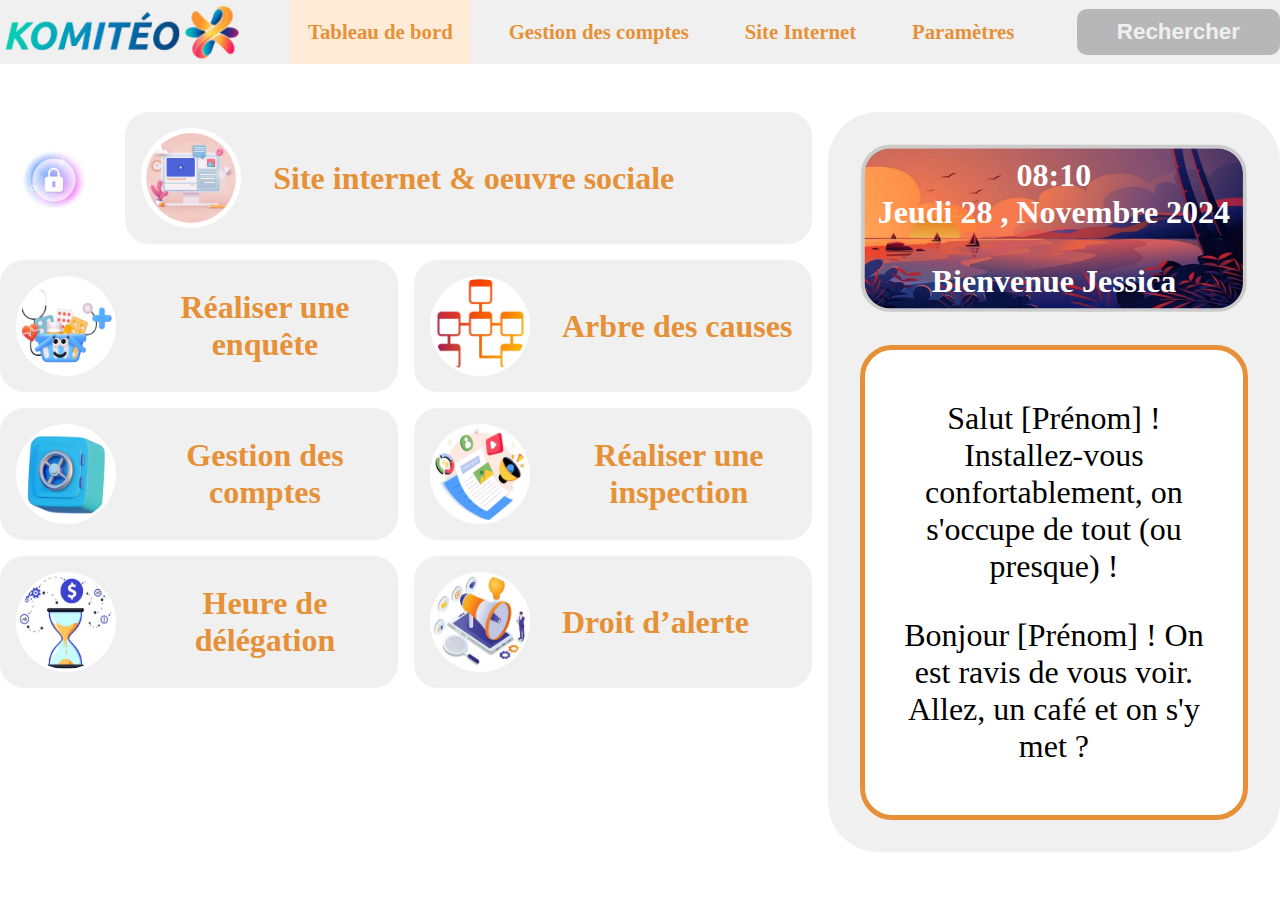
==== index.html @ 302eda48 "feat - implement website" ====
<!DOCTYPE html>
<html lang="en">
<head>
    <meta charset="UTF-8">
    <meta name="viewport" content="width=device-width, initial-scale=1.0">
    <title>Komiteo</title>
    <link rel="stylesheet" href="./styles/style.css">
</head>
<body>
    <header class="header">
        <nav class="container navbar">
            <a href="index.html" class="logo">
                <img src="./images/logo.png" alt="komiteo-logo">
            </a>
            <ul class="nav-items">
                <li class="nav-item active">
                    <a href="index.html">Tableau de bord</a>
                </li>
                <li class="nav-item">
                    <a href="./pages/management.html">Gestion des comptes</a>
                </li>
                <li class="nav-item">
                    <a href="./pages/website.html">Site Internet</a>
                </li>
                <li class="nav-item">
                    <a href="./pages/setting.html">Paramètres</a>
                </li>
            </ul>
            <button class="register-btn">Rechercher</button>
        </nav>
    </header>

    <!-- Main Section -->
     <main class="container content">
        <section class="dashboard">
            <div class="dash-cards">
                <div class="row">
                    <div class="security">
                        <img src="./images/8.png" alt="security">
                    </div>
                    <div class="card main">
                        <div class="card-img">
                            <img src="./images/7.png" alt="computer">
                        </div>
                        <div class="card-text">
                            Site internet & oeuvre sociale   
                        </div>
                    </div>
                </div>

                <div class="row">
                    <div class="card">
                        <div class="card-img">
                            <img src="./images/1.png" alt="computer">
                        </div>
                        <div class="card-text">
                            Réaliser une enquête   
                        </div>
                    </div>
                    <div class="card">
                        <div class="card-img">
                            <img src="./images/6.png" alt="computer">
                        </div>
                        <div class="card-text">
                            Arbre des causes  
                        </div>
                    </div>
                </div>
                <div class="row">
                    <div class="card">
                        <div class="card-img">
                            <img src="./images/2.png" alt="computer">
                        </div>
                        <div class="card-text">
                            Gestion des comptes  
                        </div>
                    </div>
                    <div class="card">
                        <div class="card-img">
                            <img src="./images/5.png" alt="computer">
                        </div>
                        <div class="card-text">
                            Réaliser une inspection   
                        </div>
                    </div>
                </div>
                <div class="row">
                    <div class="card">
                        <div class="card-img">
                            <img src="./images/3.png" alt="computer">
                        </div>
                        <div class="card-text">
                            Heure de délégation   
                        </div>
                    </div>
                    <div class="card">
                        <div class="card-img">
                            <img src="./images/4.png" alt="computer">
                        </div>
                        <div class="card-text">
                            Droit d’alerte    
                        </div>
                    </div>
                </div>
            </div>
            <div class="side-right">
                <div class="img">
                    <img src="./images/cover.png" alt="cover">
                    <div class="img-content">
                        <span>
                            08:10 <br>
                        Jeudi 28 , Novembre 2024 <br>
                        </span>
                        <span>Bienvenue Jessica </span>
                    </div>
                </div>
                <div class="content-option">
                    <p class="message">
                        Salut [Prénom] ! Installez-vous confortablement, on s'occupe de tout (ou presque) !
                    </p>
                    <p class="message">
                        Bonjour [Prénom] ! On est ravis de vous voir. Allez, un café et on s'y met ?
                    </p>
                </div>
            </div>
        </section>
     </main>

    <script src="./script/script.js"></script>
</body>
</html>
---- styles/style.css ----
:root {
    --bachround-color: #fff;
    --komiteo-black: #000;
    --komiteo-orange: #e69138;
    --komiteo-orange-light:#ffecd8;
    --komiteo-bg-orange-light: #f6b26b;
    --komiteo-gray-thick: #b7b7b7;
    --komiteo-gray-light: #f0f0f0;
    --komiteo-green: #6aa84f;
    --komiteo-blue: #0097a7;
    --komiteo-blue-light: #3c78d8;
}


* {
    margin: 0;
    padding: 0;
    background-color: var(--bachround-color);
    box-sizing: border-box;
}

body {
    background: var(--bachround-color);
    width: 100vw;
    height: 100vh;
    display: flex;
    flex-direction: column;
}

/* Header styles */
.header {
    width: 100%;
    background-color: var(--komiteo-gray-light);
}

.navbar {
    margin: 0 auto;
    display: flex;
    justify-content: space-between;
    align-items: center;
    gap: 1.5rem;
    background-color: transparent;
}

.logo {
    display: block;
    height: 4rem;
    padding: 0.2rem;
    background-color: transparent;
}

.logo img {
    height: 100%;
    background-color: transparent;
    cursor: pointer;
}

.nav-items {
    display: flex;
    align-items: center;
    justify-content: space-between;
    flex-grow: 1;
    margin: 0 1.3rem;
    background-color: transparent;
}

.nav-items .nav-item {
    list-style: none;
    font-size: 1.3rem;
    font-weight: 700;
    background-color: transparent;
    padding: 1.4rem 1.1rem;
    text-align: center;
    line-height: 0.9;
    transition: all ease-in-out 0.2s;
    cursor: pointer;
}

.nav-items .nav-item a {
    text-decoration: none;
    background-color: transparent;
    color: var(--komiteo-orange);
}

.nav-items .nav-item:hover {
    background-color: var(--komiteo-orange-light);
}

.nav-items .nav-item.active {
    background-color: var(--komiteo-orange-light);
}

.register-btn {
    border: none;
    padding: 0.6rem 2.5rem;
    font-size: 1.4rem;
    border-radius: 10px;
    font-weight: 800;
    background-color: var(--komiteo-gray-thick);
    color: var(--komiteo-gray-light);
    cursor: pointer;
    transition: all ease-in 0.2s;
}

.register-btn:hover {
    background-color: var(--komiteo-orange);
}

/* Main section styles */
main {
    flex-grow: 1;
    margin: 2rem auto;
    overflow: hidden;
}

.content .dashboard {
    height: 100%;
    width: 100%;
    display: flex;
    gap: 1rem;
    padding: 1rem 0;
}

.dash-cards {
    display: flex;
    flex-grow: 1;
    flex-direction: column;
    gap: 1rem;
}

.row {
    display: flex;
    gap: 1rem;
    align-items: center;
}

.row.end {
    justify-content: end;
}

.save {
    height: 80px;
    border-radius: 10px;
    display: flex;
    align-items: center;
    padding: 0.5rem;
    padding-right: 1.5rem;
    gap: 0.5rem;
    cursor: pointer;
}

.save:hover {
    background-color: #e8ecf3;
}

.save .save-img {
    height: 100%;
    background-color: transparent;
}

.save-img img {
    height: 100%;
    background-color: transparent;
}

.save-text {
    font-size: 1.5rem;
    color: var(--komiteo-blue-light);
    font-weight: 700;
    background-color: transparent;
}


.security {
    height: 100px;
}

.security img {
    height: 100%;
}

.card {
    width: 50%;
    display: flex;
    align-items: center;
    gap: 2rem;
    background-color: var(--komiteo-gray-light);
    padding: 1rem;
    border-radius: 1.5rem;
}

.card.main {
    flex-grow: 1;
}

.card-img {
    height: 100px;
    min-height: 100px;
    max-height: 100px;
    width: 100px;
    min-width: 100px;
    max-width: 100px;
    border-radius: 999px;
    padding: 0.2rem;
    background-color: #fff;
}

.card-img img {
    height: 100%;
    width: 100%;
    border-radius: 999px;
}

.card-text {
    font-size: 2rem;
    background-color: transparent;
    font-weight: 800;
    color: var(--komiteo-orange);
    text-align: center;
}

/* Large card styles */
.card-lg {
    padding: 0.8rem;
    display: flex;
    flex-direction: column;
    align-items: center;
    justify-content: space-between;
    height: 200px;
    width: 200px;
    border-radius: 20px;
    cursor: pointer;
    transition: all ease-in-out 0.2s;
}

.card-lg-img {
    height: 150px;
    background-color: transparent;
    border-radius: 15px;
}

.card-lg-img img {
    border-radius: 15px;
    background-color: transparent;
    height: 100%;
}

.card-lg-text {
    font-size: 1.5rem;
    font-weight: 800;
    text-align: center;
    background-color: transparent;
    color: var(--komiteo-green);
}

.card-lg:hover {
    background-color: #f1f7ee;
}

.side-right {
    width: 40%;
    background-color: var(--komiteo-gray-light);
    border-radius: 50px;
    display: flex;
    flex-direction: column;
    gap: 2rem;
    padding: 2rem;
}

.side-right.small {
    width: 30%;
    padding: 1rem;
}

.side-right .img {
    background-color: transparent;
    position: relative;
    display: flex;
    flex-direction: column;
}

.img img {
    width: 100%;
    background-color: transparent;
}

.img-content {
    position: absolute;
    top: 0;
    left: 0;
    z-index: 100;
    background-color: transparent;
    display: flex;
    flex-direction: column;
    gap: 2rem;
    height: 100%;
    width: 100%;
    justify-content: center;
    align-items: center;
    font-weight: 800;
    color: var(--bachround-color);
    font-size: 2rem;
    text-align: center;
}

.side-right.small .img-content {
    font-size: 1.5rem;
}

.side-right.small .img-content span #date {
    font-size: 2.2rem;
}


.img-content span {
    background-color: transparent;
}

.content-option {
    flex-grow: 1;
    background-color: #fff;
    border-radius: 2rem;
    border: 5px solid var(--komiteo-orange);
    padding: 2rem;
    display: flex;
    align-items: center;
    justify-content: center;
    gap: 2rem;
    flex-direction: column;
}

p.message {
    background-color: transparent;
    font-size: 2rem;
    text-align: center;
}

/* Fieldset and Legend */
fieldset {
    width: 100%;
    padding: 1rem;
    border-radius: 30px;
    border: 2px var(--komiteo-orange) dashed;
}

legend {
    padding: 1rem 2rem;
    background-color: var(--komiteo-orange-light);
    border-radius: 10px;
    font-size: 1.3rem;
}

.fieldset-container {
    display: flex;
    justify-content: space-between;
    align-items: center;
    padding: 0.4rem;
}

.fieldset-container.content {
    flex-direction: column;
    justify-content: start;
    gap: 1rem;
}

.form-field {
    display: flex;
    flex-direction: column;
    gap: 0.4rem;
}

.form-field label {
    font-size: 1.2rem;
}

.form-field .form-input {
    padding: 0.8rem;
    width: 30rem;
    height: 3rem;
    border: none;
    border-radius: 10px;
    color: var(--komiteo-orange);
    background-color: var(--komiteo-orange-light);
    font-size: 1.2rem;
}

.form-field .form-input:active, .form-field .form-input:focus {
    outline: 1px solid var(--komiteo-orange);
}

.submit-btn {
    border: 2px dashed var(--komiteo-orange);
    border-radius: 10px;
    padding: 0.5rem 3rem;
    display: flex;
    justify-content: center;
    align-items: center;
    align-self: last baseline;
    position: relative;
    cursor: pointer;
    transition: all ease-in-out 0.2s;
    background-color: transparent;
}

.submit-btn:hover {
    background-color: var(--komiteo-orange-light);
}

.submit-btn span {
    font-size: 1.1rem;
    background-color: transparent;
}

.submit-btn img {
    height: 15px;
    position: absolute;
    right: 10px;
    background-color: transparent;
}

.submit-btn.long {
    width: 35rem;
    align-self: flex-start;
}


/* Settings Styles */
.setting {
    width: 50%;
    border-color: var(--komiteo-blue);
}

.setting .fieldset-container .form-checks {
    display: flex;
    justify-content: space-between;
    align-items: center;
    width: 100%;
}

.form-checks label {
    font-size: 1.2rem;
}

.custom input {
    opacity: 0;
    cursor: pointer;
    height: 25px;
    width: 25px;
    position: absolute;
    z-index: 2;
}

.custom {
    position: relative;
    display: flex;
    align-items: center;
}

.checkmark {
    display: inline-block;
    height: 25px;
    width: 25px;
    background-color: var(--komiteo-gray-light);
    border: 2px dashed var(--komiteo-green);
    border-radius: 6px;
    position: relative;
    transition: background 0.3s ease-in-out;
}

.custom:hover .checkmark {
    background-color: #ccc;
}

.custom input:checked + .checkmark {
    background-color: var(--komiteo-orange-light);
    border: 2px solid var(--komiteo-green);
}

.checkmark::after {
    content: "";
    position: absolute;
    display: none;
    left: 50%;
    top: 50%;
    width: 6px;
    height: 12px;
    border: solid var(--komiteo-green);
    border-width: 0 2px 2px 0;
    transform: translate(-50%, -50%) rotate(45deg);
}

.custom input:checked + .checkmark::after {
    display: block;
}

.fieldset-container.set {
    flex-direction: column;
    gap: 1rem;
}

.two-checks {
    display: flex;
    align-items: center;
    justify-content: center;
    gap: 2rem;
}


/* Container Styles */
.container {
    width: 100%;
}
@media (min-width: 640px) {
    .container {
        max-width: 640px;
    }
}
@media (min-width: 768px) {
    .container {
        max-width: 768px;
    }
}
@media (min-width: 1024px) {
    .container {
        max-width: 1024px;
    }
}
@media (min-width: 1280px) {
    .container {
        max-width: 1280px;
    }
}
@media (min-width: 1536px) {
    .container {
        max-width: 1536px;
    }
}
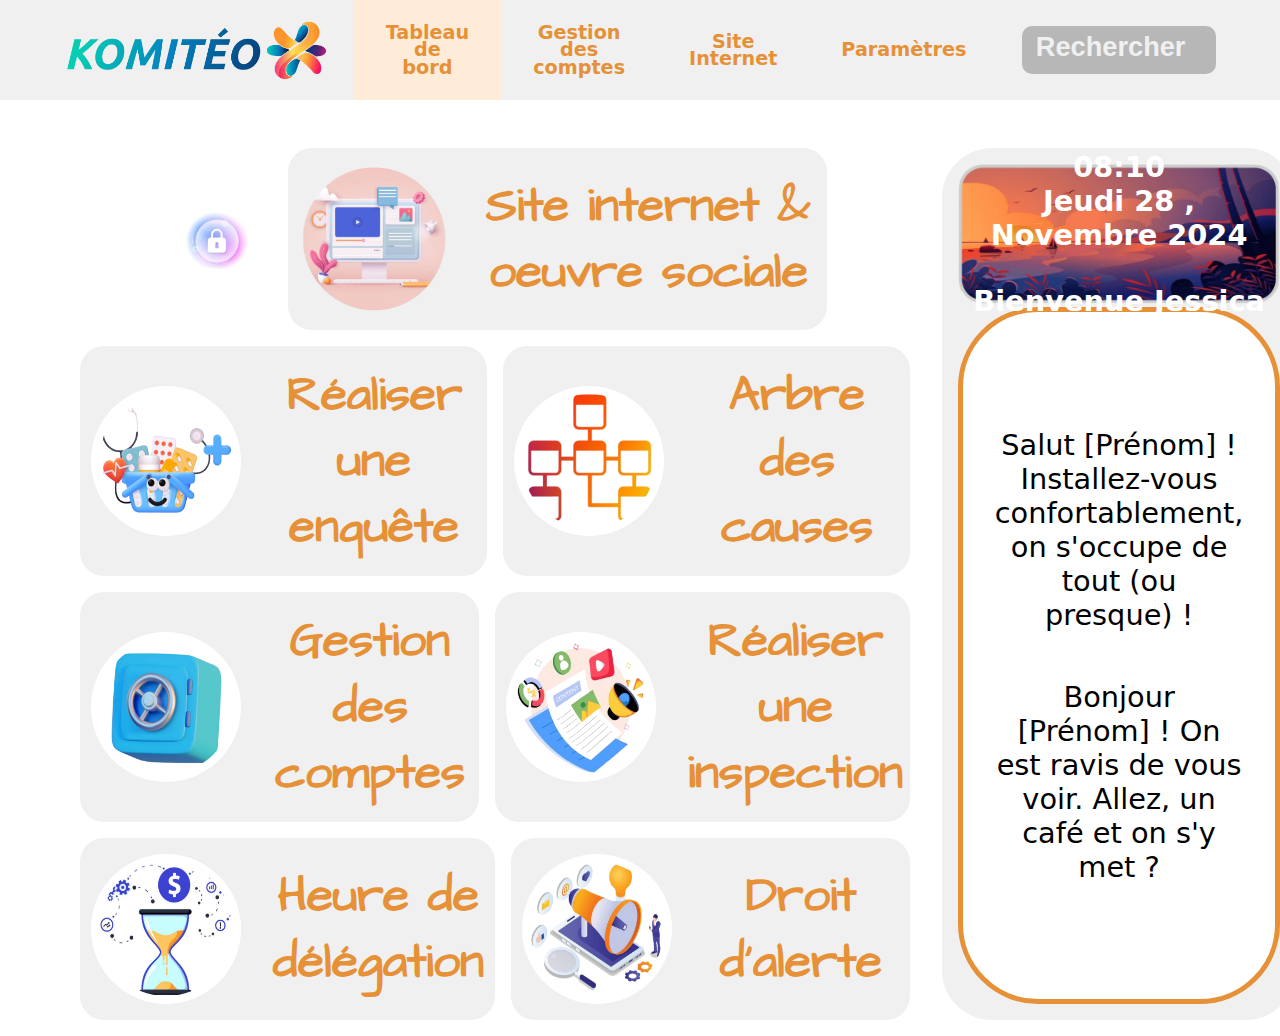
==== commit 6b12e048: "mod: update UI appearance" ====
--- a/index.html
+++ b/index.html
@@ -26,7 +26,7 @@
                     <a href="./pages/setting.html">Paramètres</a>
                 </li>
             </ul>
-            <button class="register-btn">Rechercher</button>
+            <input class="search" type="search" placeholder="Rechercher">
         </nav>
     </header>
 
@@ -34,7 +34,7 @@
      <main class="container content">
         <section class="dashboard">
             <div class="dash-cards">
-                <div class="row">
+                <div class="row center">
                     <div class="security">
                         <img src="./images/8.png" alt="security">
                     </div>
--- a/styles/style.css
+++ b/styles/style.css
@@ -1,3 +1,5 @@
+@import url('https://fonts.googleapis.com/css2?family=Architects+Daughter&display=swap');
+
 :root {
     --bachround-color: #fff;
     --komiteo-black: #000;
@@ -19,12 +21,14 @@
     box-sizing: border-box;
 }
 
+
 body {
     background: var(--bachround-color);
     width: 100vw;
     height: 100vh;
     display: flex;
     flex-direction: column;
+    font-family: system-ui, -apple-system, BlinkMacSystemFont, 'Segoe UI', Roboto, Oxygen, Ubuntu, Cantarell, 'Open Sans', 'Helvetica Neue', sans-serif;
 }
 
 /* Header styles */
@@ -45,7 +49,6 @@
 .logo {
     display: block;
     height: 4rem;
-    padding: 0.2rem;
     background-color: transparent;
 }
 
@@ -58,18 +61,15 @@
 .nav-items {
     display: flex;
     align-items: center;
-    justify-content: space-between;
-    flex-grow: 1;
-    margin: 0 1.3rem;
     background-color: transparent;
 }
 
 .nav-items .nav-item {
     list-style: none;
-    font-size: 1.3rem;
+    font-size: 1.2rem;
     font-weight: 700;
     background-color: transparent;
-    padding: 1.4rem 1.1rem;
+    padding: 1.5rem 2rem;
     text-align: center;
     line-height: 0.9;
     transition: all ease-in-out 0.2s;
@@ -80,6 +80,7 @@
     text-decoration: none;
     background-color: transparent;
     color: var(--komiteo-orange);
+    font-family: system-ui, -apple-system, BlinkMacSystemFont, 'Segoe UI', Roboto, Oxygen, Ubuntu, Cantarell, 'Open Sans', 'Helvetica Neue', sans-serif;
 }
 
 .nav-items .nav-item:hover {
@@ -90,27 +91,34 @@
     background-color: var(--komiteo-orange-light);
 }
 
-.register-btn {
+.search {
+    width: 25%;
     border: none;
-    padding: 0.6rem 2.5rem;
-    font-size: 1.4rem;
+    padding: 0.8rem 0.6rem;
+    font-size: 1.2rem;
     border-radius: 10px;
     font-weight: 800;
     background-color: var(--komiteo-gray-thick);
+    color: var(--komiteo-orange);
+    transition: all ease-in 0.2s;
+}
+
+.search:focus {
+    background-color: transparent;
+    outline: 2px solid var(--komiteo-orange);
+    border-color: var(--komiteo-orange);
+}
+
+.search::placeholder {
+    font-size: 1.7rem;
+    text-align: center;
     color: var(--komiteo-gray-light);
-    cursor: pointer;
-    transition: all ease-in 0.2s;
-}
-
-.register-btn:hover {
-    background-color: var(--komiteo-orange);
 }
 
 /* Main section styles */
 main {
     flex-grow: 1;
     margin: 2rem auto;
-    overflow: hidden;
 }
 
 .content .dashboard {
@@ -128,10 +136,24 @@
     gap: 1rem;
 }
 
+.content .dashboard.website {
+    gap: 4rem;
+}
+
 .row {
     display: flex;
     gap: 1rem;
     align-items: center;
+    padding: 0 1rem;
+}
+
+.row.row-lg {
+    margin: 6rem 0;
+    gap: 3rem;
+}
+
+.row.center {
+    justify-content: center;
 }
 
 .row.end {
@@ -185,34 +207,42 @@
     align-items: center;
     gap: 2rem;
     background-color: var(--komiteo-gray-light);
-    padding: 1rem;
+    padding: 1rem 0.7rem;
     border-radius: 1.5rem;
 }
 
+
 .card.main {
-    flex-grow: 1;
+    width: 65%;
 }
 
 .card-img {
-    height: 100px;
-    min-height: 100px;
-    max-height: 100px;
-    width: 100px;
-    min-width: 100px;
-    max-width: 100px;
+    height: 150px;
+    min-height: 150px;
+    max-height: 150px;
+    width: 150px;
+    min-width: 150px;
+    max-width: 150px;
     border-radius: 999px;
-    padding: 0.2rem;
-    background-color: #fff;
+    padding: 0.5rem;
+}
+
+.card.main .card-img  {
+    width: 65%;
+    background-color: transparent;
+    padding: 0;
 }
 
 .card-img img {
     height: 100%;
     width: 100%;
     border-radius: 999px;
+    background-color: transparent;
 }
 
 .card-text {
-    font-size: 2rem;
+    font-family: "Architects Daughter", serif;
+    font-size: 3rem;
     background-color: transparent;
     font-weight: 800;
     color: var(--komiteo-orange);
@@ -234,7 +264,7 @@
 }
 
 .card-lg-img {
-    height: 150px;
+    height: 140px;
     background-color: transparent;
     border-radius: 15px;
 }
@@ -246,7 +276,7 @@
 }
 
 .card-lg-text {
-    font-size: 1.5rem;
+    font-size: 1.2rem;
     font-weight: 800;
     text-align: center;
     background-color: transparent;
@@ -258,17 +288,17 @@
 }
 
 .side-right {
-    width: 40%;
+    width: 35%;
     background-color: var(--komiteo-gray-light);
     border-radius: 50px;
     display: flex;
     flex-direction: column;
-    gap: 2rem;
-    padding: 2rem;
+    gap: 0.2rem;
+    padding: 1rem;
 }
 
 .side-right.small {
-    width: 30%;
+    width: 25%;
     padding: 1rem;
 }
 
@@ -279,9 +309,17 @@
     flex-direction: column;
 }
 
+.small .img {
+    height: 220px;
+}
+
 .img img {
     width: 100%;
     background-color: transparent;
+}
+
+.small .img img {
+    height: 100%;
 }
 
 .img-content {
@@ -299,7 +337,7 @@
     align-items: center;
     font-weight: 800;
     color: var(--bachround-color);
-    font-size: 2rem;
+    font-size: 1.8rem;
     text-align: center;
 }
 
@@ -319,20 +357,21 @@
 .content-option {
     flex-grow: 1;
     background-color: #fff;
-    border-radius: 2rem;
+    border-radius: 5rem;
     border: 5px solid var(--komiteo-orange);
     padding: 2rem;
     display: flex;
     align-items: center;
     justify-content: center;
-    gap: 2rem;
+    gap: 3rem;
     flex-direction: column;
 }
 
 p.message {
     background-color: transparent;
-    font-size: 2rem;
+    font-size: 1.8rem;
     text-align: center;
+    font-weight: 300;
 }
 
 /* Fieldset and Legend */
@@ -347,13 +386,14 @@
     padding: 1rem 2rem;
     background-color: var(--komiteo-orange-light);
     border-radius: 10px;
-    font-size: 1.3rem;
+    font-size: 1.5rem;
+    font-weight: 300;
 }
 
 .fieldset-container {
     display: flex;
     justify-content: space-between;
-    align-items: center;
+    gap: 1rem;
     padding: 0.4rem;
 }
 
@@ -370,12 +410,13 @@
 }
 
 .form-field label {
-    font-size: 1.2rem;
+    font-size: 1.4rem;
+    font-weight: 300;
 }
 
 .form-field .form-input {
     padding: 0.8rem;
-    width: 30rem;
+    width: 150%;
     height: 3rem;
     border: none;
     border-radius: 10px;
@@ -391,13 +432,14 @@
 .submit-btn {
     border: 2px dashed var(--komiteo-orange);
     border-radius: 10px;
-    padding: 0.5rem 3rem;
+    padding: 1rem 4rem;
     display: flex;
     justify-content: center;
     align-items: center;
     align-self: last baseline;
     position: relative;
     cursor: pointer;
+    font-weight: 300;
     transition: all ease-in-out 0.2s;
     background-color: transparent;
 }
@@ -407,12 +449,12 @@
 }
 
 .submit-btn span {
-    font-size: 1.1rem;
+    font-size: 1.2rem;
     background-color: transparent;
 }
 
 .submit-btn img {
-    height: 15px;
+    height: 35px;
     position: absolute;
     right: 10px;
     background-color: transparent;
@@ -426,7 +468,7 @@
 
 /* Settings Styles */
 .setting {
-    width: 50%;
+    width: 100%;
     border-color: var(--komiteo-blue);
 }
 
@@ -438,7 +480,8 @@
 }
 
 .form-checks label {
-    font-size: 1.2rem;
+    font-size: 1.3rem;
+    font-weight: 300;
 }
 
 .custom input {
@@ -454,6 +497,7 @@
     position: relative;
     display: flex;
     align-items: center;
+    font-weight: 300;
 }
 
 .checkmark {
@@ -495,7 +539,7 @@
 
 .fieldset-container.set {
     flex-direction: column;
-    gap: 1rem;
+    gap: 1.5rem;
 }
 
 .two-checks {
@@ -508,30 +552,5 @@
 
 /* Container Styles */
 .container {
-    width: 100%;
-}
-@media (min-width: 640px) {
-    .container {
-        max-width: 640px;
-    }
-}
-@media (min-width: 768px) {
-    .container {
-        max-width: 768px;
-    }
-}
-@media (min-width: 1024px) {
-    .container {
-        max-width: 1024px;
-    }
-}
-@media (min-width: 1280px) {
-    .container {
-        max-width: 1280px;
-    }
-}
-@media (min-width: 1536px) {
-    .container {
-        max-width: 1536px;
-    }
-}+    width: 90%;
+}
